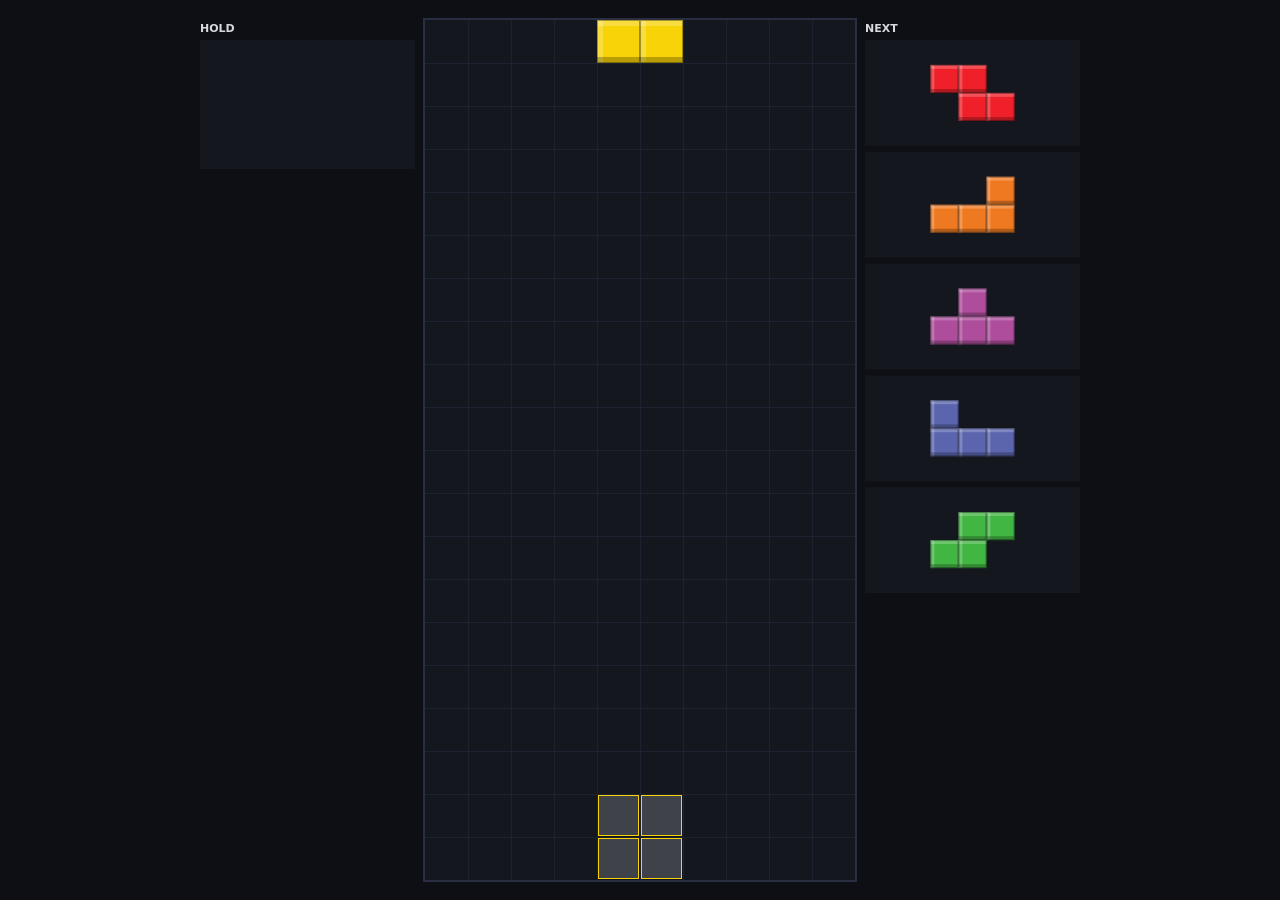
==== index.html @ c0d76924 "feat(ui): canvas renderer, page shell, and the game loop Co-Authored-By: Claude Opus 5 <noreply@anth" ====
<!DOCTYPE html>
<html lang="en">
<head>
<meta charset="UTF-8" />
<meta name="viewport" content="width=device-width, initial-scale=1" />
<meta name="theme-color" content="#0e0f15" />
<meta name="description" content="A modern Tetris with an animated guide to spins and wall kicks." />
<title>Tetris</title>
<link rel="stylesheet" href="styles.css" />
</head>
<body>
  <main id="stage">
    <canvas id="board"></canvas>
  </main>

  <noscript>
    <p class="fallback">This game needs JavaScript enabled to run.</p>
  </noscript>

  <script src="engine/pieces.js"></script>
  <script src="engine/board.js"></script>
  <script src="engine/randomizer.js"></script>
  <script src="engine/srs.js"></script>
  <script src="engine/scoring.js"></script>
  <script src="engine/game.js"></script>
  <script src="ui/renderer.js"></script>
  <script src="ui/input.js"></script>
  <!-- later tasks add hud.js, screens.js, and spin-guide.js here -->
  <script src="main.js"></script>
</body>
</html>
---- styles.css ----
* { box-sizing: border-box; }

html, body {
  margin: 0;
  padding: 0;
  height: 100%;
  background: #0e0f15;
  color: #d7d9e0;
  font: 14px/1.5 ui-sans-serif, system-ui, -apple-system, "Segoe UI", sans-serif;
  overflow: hidden;
}

#stage {
  width: 100%;
  height: 100%;
  display: flex;
  align-items: center;
  justify-content: center;
}

#board {
  display: block;
  image-rendering: -webkit-optimize-contrast;
}

.fallback {
  padding: 24px;
  text-align: center;
}
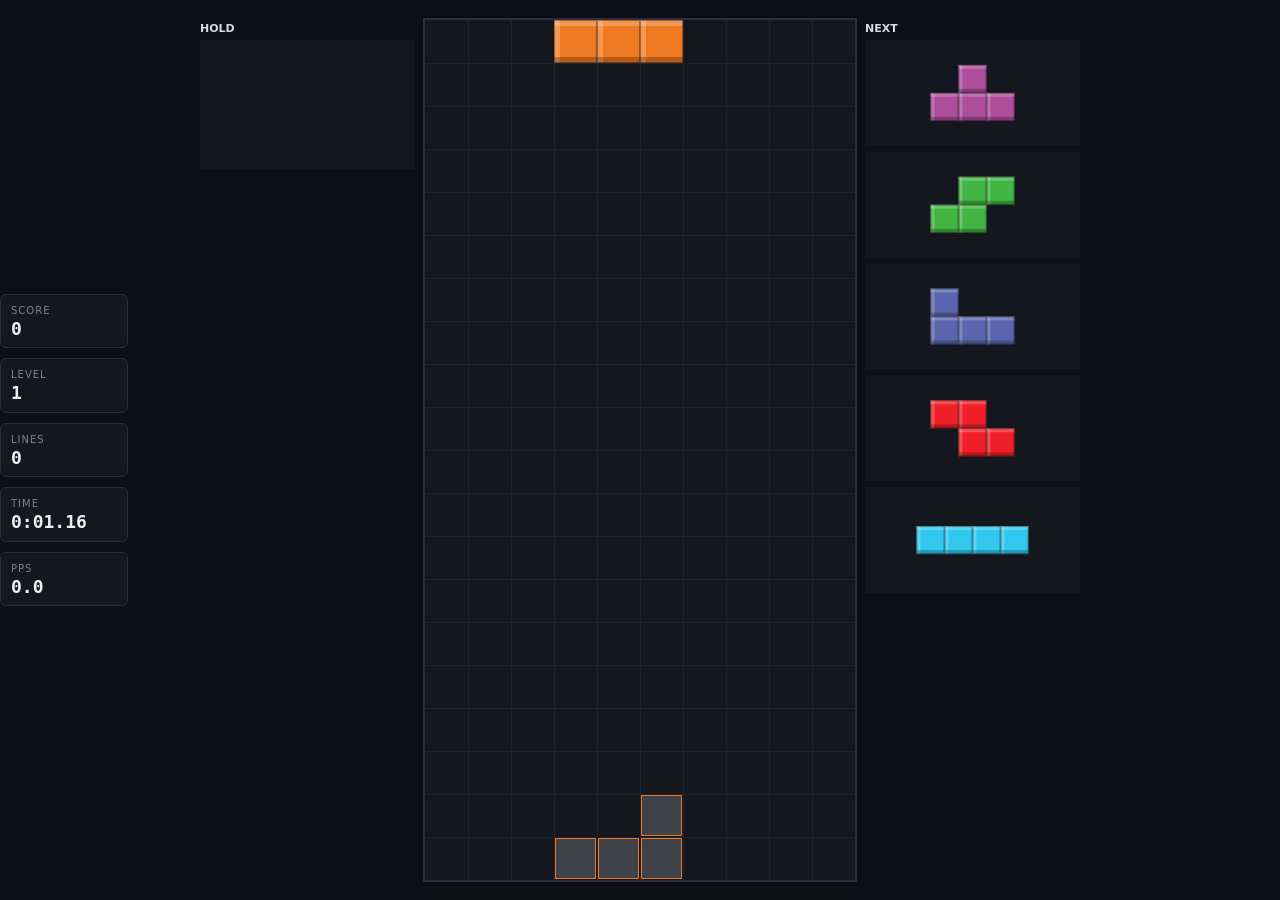
==== commit 851b8194: "feat(ui): live stats, text popups, and clear/drop effects Co-Authored-By: Claude Opus 5 <noreply@ant" ====
--- a/index.html
+++ b/index.html
@@ -10,7 +10,23 @@
 </head>
 <body>
   <main id="stage">
-    <canvas id="board"></canvas>
+    <aside id="hud">
+      <div class="stat"><span class="label">SCORE</span><span id="stat-score" class="value">0</span></div>
+      <div class="stat"><span class="label">LEVEL</span><span id="stat-level" class="value">1</span></div>
+      <div class="stat"><span class="label">LINES</span><span id="stat-lines" class="value">0</span></div>
+      <div class="stat"><span class="label">TIME</span><span id="stat-time" class="value">0:00.00</span></div>
+      <div class="stat"><span class="label">PPS</span><span id="stat-pps" class="value">0.0</span></div>
+    </aside>
+
+    <div id="board-wrap">
+      <canvas id="board"></canvas>
+      <div id="popups"></div>
+    </div>
+
+    <!-- Balances the HUD column so the well sits on the screen's centre
+         line. The renderer measures #board-wrap, so that element has to
+         keep a width of its own rather than shrink to the canvas. -->
+    <div id="hud-balance" aria-hidden="true"></div>
   </main>
 
   <noscript>
@@ -25,7 +41,8 @@
   <script src="engine/game.js"></script>
   <script src="ui/renderer.js"></script>
   <script src="ui/input.js"></script>
-  <!-- later tasks add hud.js, screens.js, and spin-guide.js here -->
+  <script src="ui/hud.js"></script>
+  <!-- later tasks add screens.js and spin-guide.js here -->
   <script src="main.js"></script>
 </body>
 </html>
--- a/styles.css
+++ b/styles.css
@@ -16,6 +16,7 @@
   display: flex;
   align-items: center;
   justify-content: center;
+  gap: 20px;
 }
 
 #board {
@@ -27,3 +28,71 @@
   padding: 24px;
   text-align: center;
 }
+
+#hud, #hud-balance {
+  width: 128px;
+  flex: 0 0 auto;
+}
+
+#hud {
+  display: flex;
+  flex-direction: column;
+  gap: 10px;
+}
+
+.stat {
+  display: flex;
+  flex-direction: column;
+  padding: 8px 10px;
+  background: #15171f;
+  border: 1px solid #2a2e42;
+  border-radius: 6px;
+}
+
+.stat .label {
+  font-size: 10px;
+  letter-spacing: 0.1em;
+  color: #7c829a;
+}
+
+.stat .value {
+  font: 600 18px/1.2 ui-monospace, monospace;
+  color: #eceef5;
+}
+
+#board-wrap {
+  position: relative;
+  flex: 1 1 auto;
+  min-width: 0;
+  height: 100%;
+  display: flex;
+  align-items: center;
+  justify-content: center;
+}
+
+#popups {
+  position: absolute;
+  top: 18%;
+  left: 50%;
+  transform: translateX(-50%);
+  display: flex;
+  flex-direction: column;
+  align-items: center;
+  gap: 4px;
+  pointer-events: none;
+}
+
+.popup {
+  font: 700 15px/1.2 ui-sans-serif, system-ui, sans-serif;
+  letter-spacing: 0.06em;
+  color: #fff;
+  text-shadow: 0 0 10px rgba(140, 160, 255, 0.9);
+  animation: popup 1.1s ease-out forwards;
+}
+
+@keyframes popup {
+  0%   { opacity: 0; transform: translateY(8px) scale(0.9); }
+  15%  { opacity: 1; transform: translateY(0) scale(1); }
+  70%  { opacity: 1; }
+  100% { opacity: 0; transform: translateY(-14px); }
+}
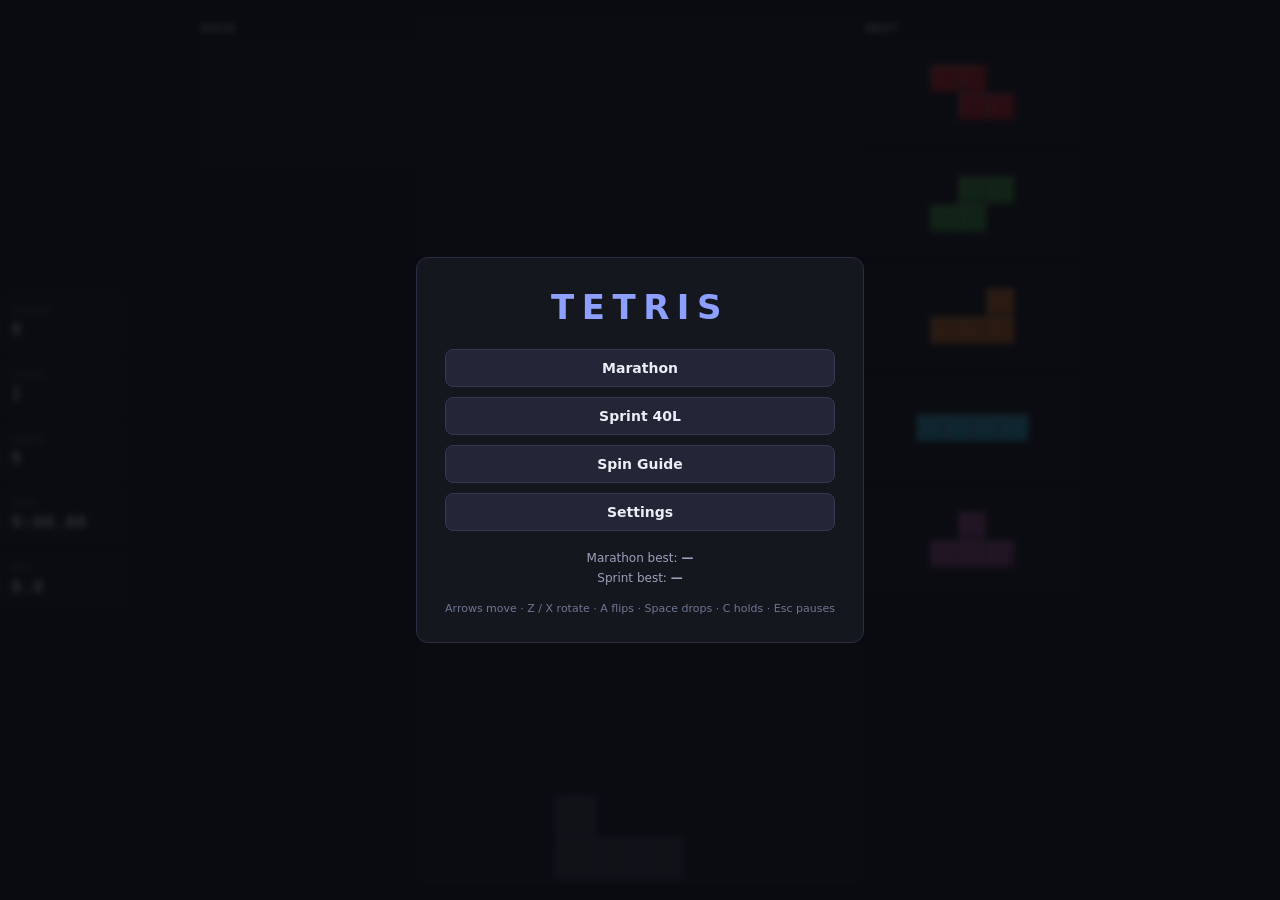
==== commit 820e4272: "feat(ui): menus, rebindable settings, sprint mode, and personal bests Co-Authored-By: Claude Opus 5 " ====
--- a/index.html
+++ b/index.html
@@ -29,6 +29,48 @@
     <div id="hud-balance" aria-hidden="true"></div>
   </main>
 
+  <div id="overlay" class="overlay" hidden>
+    <section id="screen-menu" class="panel" hidden>
+      <h1>TETRIS</h1>
+      <button type="button" data-action="marathon">Marathon</button>
+      <button type="button" data-action="sprint">Sprint 40L</button>
+      <button type="button" data-action="guide">Spin Guide</button>
+      <button type="button" data-action="settings">Settings</button>
+      <p class="bests">
+        <span>Marathon best: <b id="best-marathon">—</b></span>
+        <span>Sprint best: <b id="best-sprint">—</b></span>
+      </p>
+      <p class="hint">Arrows move · Z / X rotate · A flips · Space drops · C holds · Esc pauses</p>
+    </section>
+
+    <section id="screen-pause" class="panel" hidden>
+      <h2>Paused</h2>
+      <button type="button" data-action="resume">Resume</button>
+      <button type="button" data-action="restart">Restart</button>
+      <button type="button" data-action="menu">Main menu</button>
+    </section>
+
+    <section id="screen-over" class="panel" hidden>
+      <h2 id="over-title">Game over</h2>
+      <p id="over-detail"></p>
+      <p id="over-best" class="best-note" hidden>New personal best</p>
+      <button type="button" data-action="restart">Play again</button>
+      <button type="button" data-action="menu">Main menu</button>
+    </section>
+
+    <section id="screen-settings" class="panel wide" hidden>
+      <h2>Settings</h2>
+      <div class="handling">
+        <label>DAS <input id="set-das" type="range" min="0" max="300" step="5" /> <output id="out-das"></output></label>
+        <label>ARR <input id="set-arr" type="range" min="0" max="100" step="1" /> <output id="out-arr"></output></label>
+        <label>Soft drop <input id="set-sdf" type="range" min="1" max="60" step="1" /> <output id="out-sdf"></output></label>
+      </div>
+      <div id="binding-list" class="bindings"></div>
+      <button type="button" data-action="reset-settings">Reset to defaults</button>
+      <button type="button" data-action="menu">Back</button>
+    </section>
+  </div>
+
   <noscript>
     <p class="fallback">This game needs JavaScript enabled to run.</p>
   </noscript>
@@ -42,7 +84,9 @@
   <script src="ui/renderer.js"></script>
   <script src="ui/input.js"></script>
   <script src="ui/hud.js"></script>
-  <!-- later tasks add screens.js and spin-guide.js here -->
+  <script src="ui/bests.js"></script>
+  <script src="ui/screens.js"></script>
+  <!-- the spin guide arrives in the next task -->
   <script src="main.js"></script>
 </body>
 </html>
--- a/styles.css
+++ b/styles.css
@@ -1,4 +1,8 @@
 * { box-sizing: border-box; }
+
+/* An author `display` rule outranks the browser's own [hidden] rule, so
+   every flex panel below would stay visible while hidden without this. */
+[hidden] { display: none !important; }
 
 html, body {
   margin: 0;
@@ -96,3 +100,86 @@
   70%  { opacity: 1; }
   100% { opacity: 0; transform: translateY(-14px); }
 }
+
+.overlay {
+  position: fixed;
+  inset: 0;
+  display: flex;
+  align-items: center;
+  justify-content: center;
+  background: rgba(10, 11, 16, 0.86);
+  backdrop-filter: blur(3px);
+  z-index: 10;
+}
+
+.panel {
+  min-width: 300px;
+  max-width: 92vw;
+  max-height: 88vh;
+  overflow-y: auto;
+  padding: 24px 28px;
+  background: #15171f;
+  border: 1px solid #2a2e42;
+  border-radius: 12px;
+  display: flex;
+  flex-direction: column;
+  gap: 10px;
+  text-align: center;
+}
+
+.panel.wide { min-width: 420px; }
+
+.panel h1 {
+  margin: 0 0 6px;
+  font-size: 34px;
+  letter-spacing: 0.22em;
+  color: #8ea0ff;
+}
+
+.panel h2 { margin: 0 0 6px; font-size: 20px; }
+
+.panel button {
+  padding: 10px 14px;
+  font: 600 14px ui-sans-serif, system-ui, sans-serif;
+  color: #eceef5;
+  background: #222636;
+  border: 1px solid #343a52;
+  border-radius: 8px;
+  cursor: pointer;
+}
+
+.panel button:hover { background: #2b3045; border-color: #4a5172; }
+
+.bests {
+  display: flex;
+  flex-direction: column;
+  gap: 2px;
+  margin: 8px 0 0;
+  font-size: 12px;
+  color: #9aa1bb;
+}
+
+.hint { margin: 4px 0 0; font-size: 11px; color: #6f7694; }
+.best-note { color: #51d88a; font-weight: 600; }
+
+.handling {
+  display: flex;
+  flex-direction: column;
+  gap: 8px;
+  text-align: left;
+  font-size: 12px;
+}
+
+.handling label { display: grid; grid-template-columns: 76px 1fr 44px; align-items: center; gap: 8px; }
+
+.bindings {
+  display: flex;
+  flex-direction: column;
+  gap: 4px;
+  margin: 8px 0;
+  text-align: left;
+  font-size: 12px;
+}
+
+.binding { display: flex; align-items: center; justify-content: space-between; gap: 10px; }
+.binding button { padding: 4px 10px; font-size: 12px; min-width: 120px; }
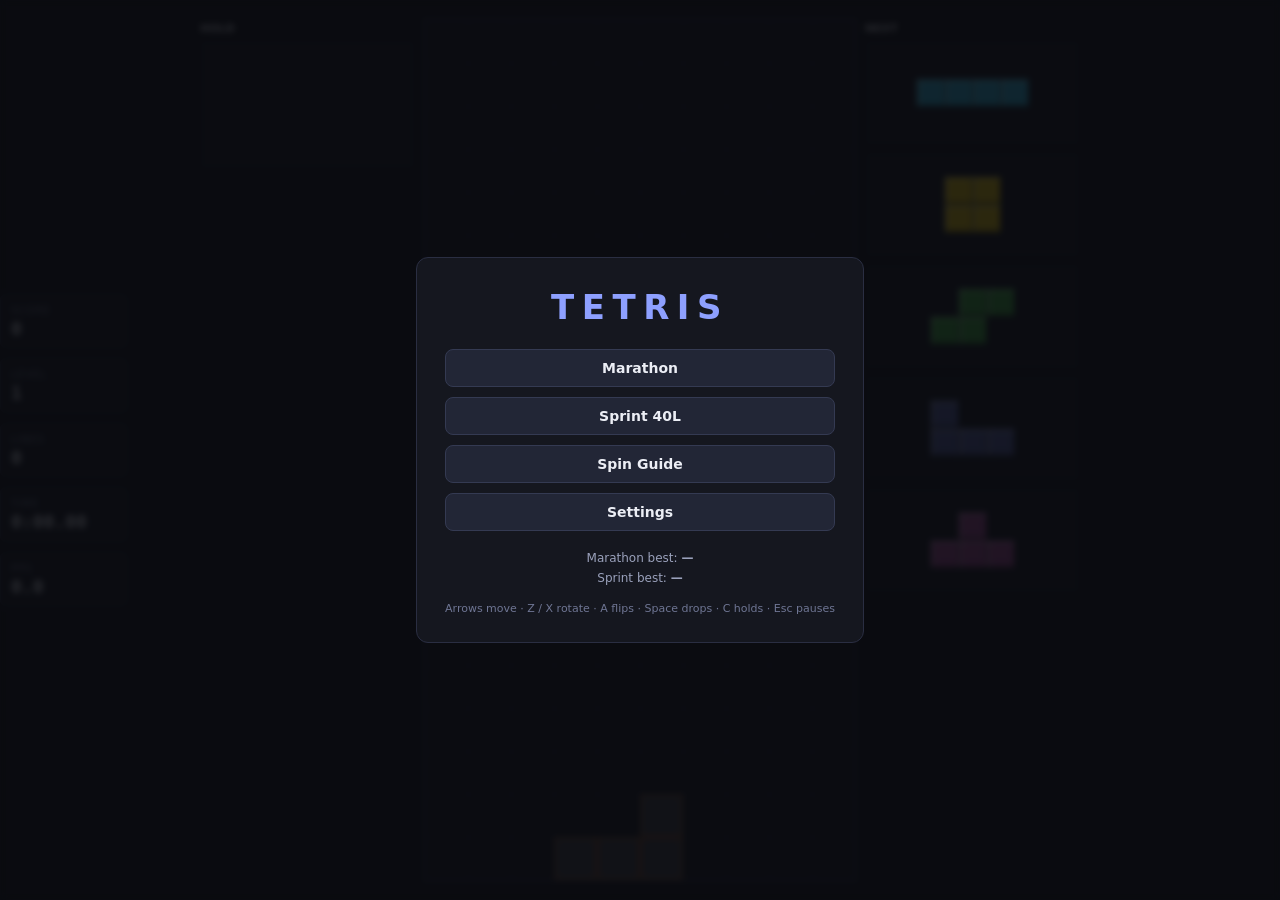
==== commit fab8f862: "feat(guide): animated spin lessons driven by the real engine Co-Authored-By: Claude Opus 5 <noreply@" ====
--- a/index.html
+++ b/index.html
@@ -71,6 +71,41 @@
     </section>
   </div>
 
+
+  <div id="guide" class="overlay" hidden>
+    <section class="panel guide-panel">
+      <header class="guide-head">
+        <h2 id="guide-title">Spin Guide</h2>
+        <button type="button" id="guide-close">Close</button>
+      </header>
+
+      <div class="guide-body">
+        <nav id="guide-list" class="guide-list"></nav>
+
+        <div class="guide-stage">
+          <canvas id="guide-canvas"></canvas>
+          <div id="guide-reference" class="guide-reference" hidden></div>
+          <p id="guide-kick" class="guide-kick" hidden></p>
+        </div>
+      </div>
+
+      <p id="guide-caption" class="guide-caption"></p>
+
+      <footer class="guide-controls">
+        <button type="button" id="guide-prev">◀ Back</button>
+        <button type="button" id="guide-play">Play / Pause</button>
+        <button type="button" id="guide-next">Next ▶</button>
+        <button type="button" id="guide-replay">Replay</button>
+        <select id="guide-speed">
+          <option value="0.25">0.25×</option>
+          <option value="0.5">0.5×</option>
+          <option value="1" selected>1×</option>
+        </select>
+        <span id="guide-progress" class="guide-progress"></span>
+      </footer>
+    </section>
+  </div>
+
   <noscript>
     <p class="fallback">This game needs JavaScript enabled to run.</p>
   </noscript>
@@ -86,7 +121,7 @@
   <script src="ui/hud.js"></script>
   <script src="ui/bests.js"></script>
   <script src="ui/screens.js"></script>
-  <!-- the spin guide arrives in the next task -->
+  <script src="guide/spin-guide.js"></script>
   <script src="main.js"></script>
 </body>
 </html>
--- a/styles.css
+++ b/styles.css
@@ -183,3 +183,66 @@
 
 .binding { display: flex; align-items: center; justify-content: space-between; gap: 10px; }
 .binding button { padding: 4px 10px; font-size: 12px; min-width: 120px; }
+
+.guide-panel { width: min(880px, 94vw); text-align: left; }
+
+.guide-head {
+  display: flex;
+  align-items: center;
+  justify-content: space-between;
+  gap: 12px;
+}
+
+.guide-body { display: flex; gap: 16px; align-items: flex-start; }
+
+.guide-list { display: flex; flex-direction: column; gap: 4px; width: 164px; flex: 0 0 auto; }
+.guide-list button { text-align: left; font-size: 12px; padding: 7px 10px; }
+.guide-list button.active { background: #333a55; border-color: #6b78ad; color: #fff; }
+
+.guide-stage {
+  position: relative;
+  flex: 1 1 auto;
+  min-width: 0;
+  min-height: min(460px, 46vh);
+  display: flex;
+  align-items: center;
+  justify-content: center;
+}
+
+#guide-canvas { display: block; }
+
+.guide-reference { font-size: 11px; line-height: 1.6; max-height: 340px; overflow-y: auto; width: 100%; }
+.guide-reference h3 { margin: 10px 0 4px; font-size: 12px; color: #8ea0ff; }
+.kick-rows { display: flex; flex-direction: column; gap: 2px; }
+.kick-row { display: flex; gap: 10px; font-family: ui-monospace, monospace; }
+.kick-row b { min-width: 64px; color: #9aa1bb; font-weight: 600; }
+
+.guide-kick {
+  position: absolute;
+  bottom: 6px;
+  left: 50%;
+  transform: translateX(-50%);
+  margin: 0;
+  padding: 3px 8px;
+  font: 600 11px ui-monospace, monospace;
+  color: #ffd98a;
+  background: rgba(10, 11, 16, 0.85);
+  border-radius: 4px;
+}
+
+.guide-caption {
+  margin: 12px 0 0;
+  min-height: 3.2em;
+  font-size: 13px;
+  color: #c4c9dc;
+}
+
+.guide-controls { display: flex; align-items: center; gap: 8px; flex-wrap: wrap; }
+.guide-controls select {
+  padding: 8px 10px;
+  color: #eceef5;
+  background: #222636;
+  border: 1px solid #343a52;
+  border-radius: 8px;
+}
+.guide-progress { margin-left: auto; font: 600 12px ui-monospace, monospace; color: #7c829a; }
